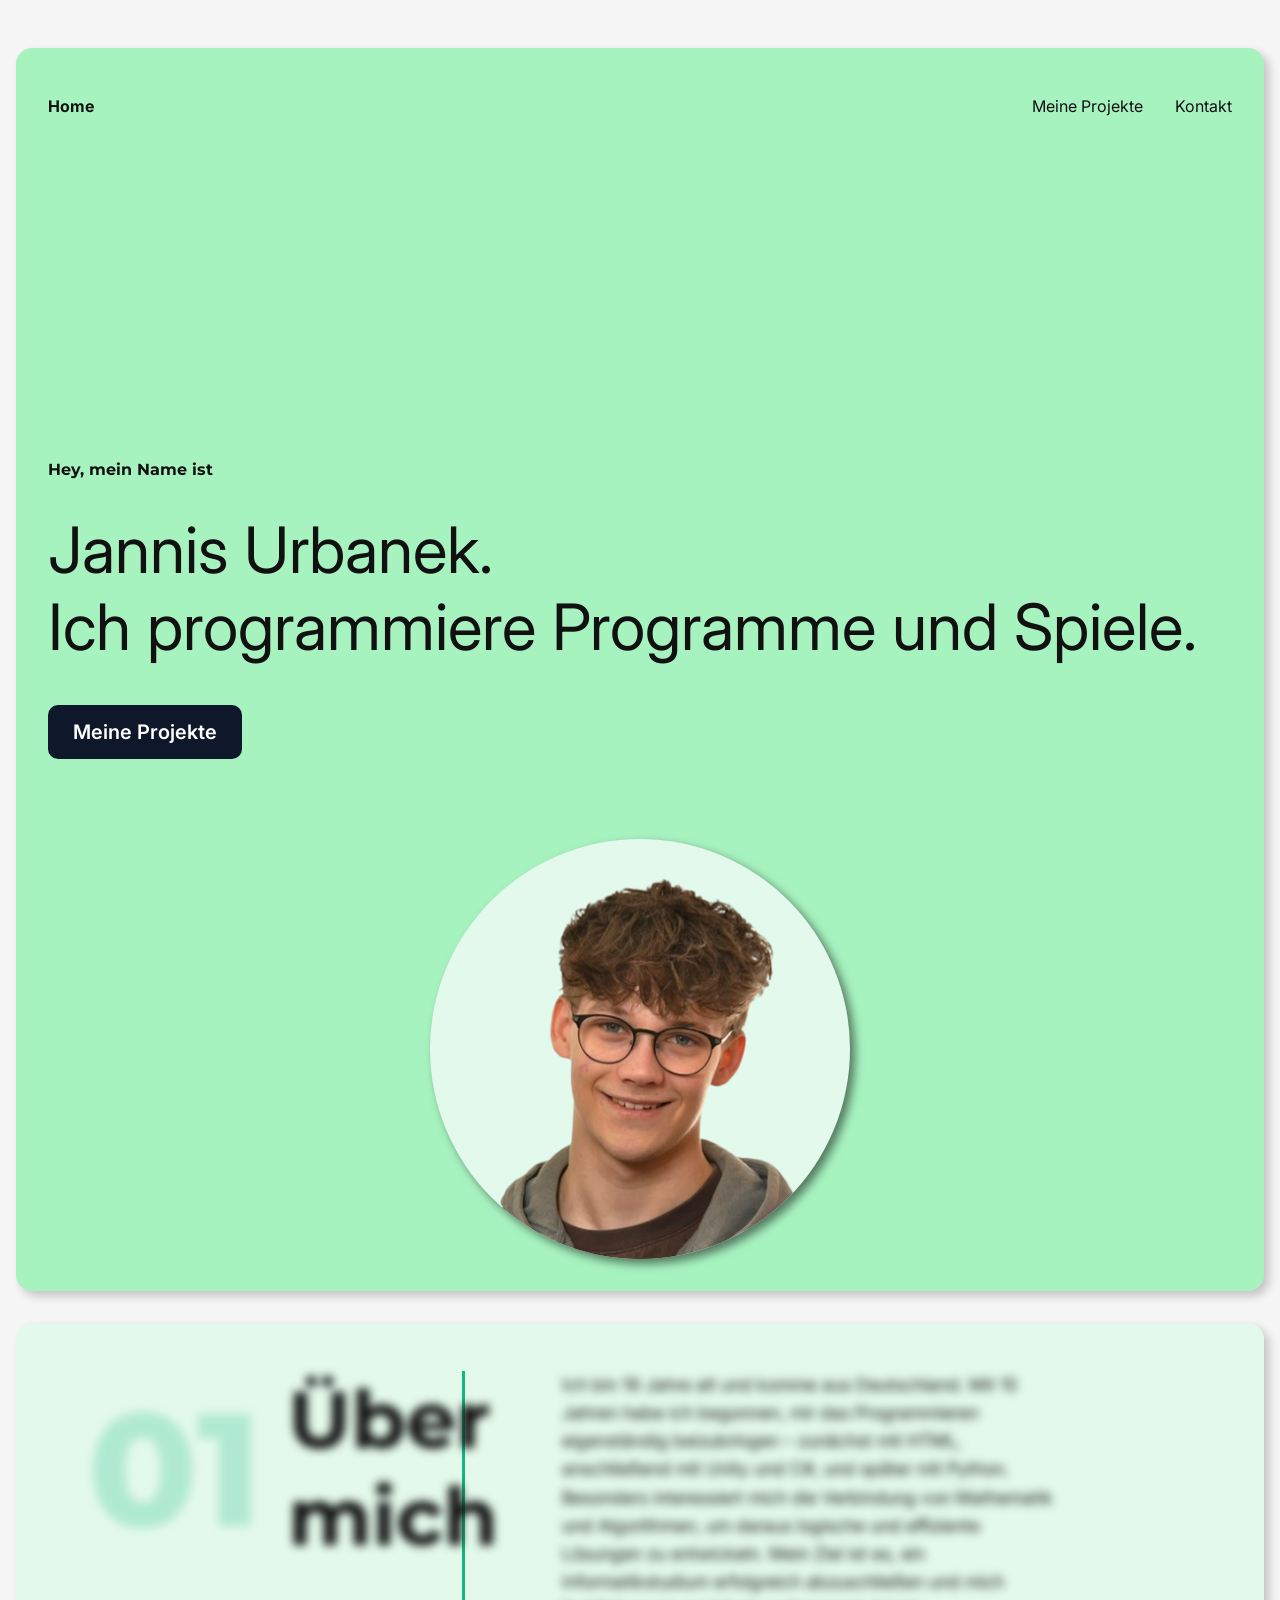
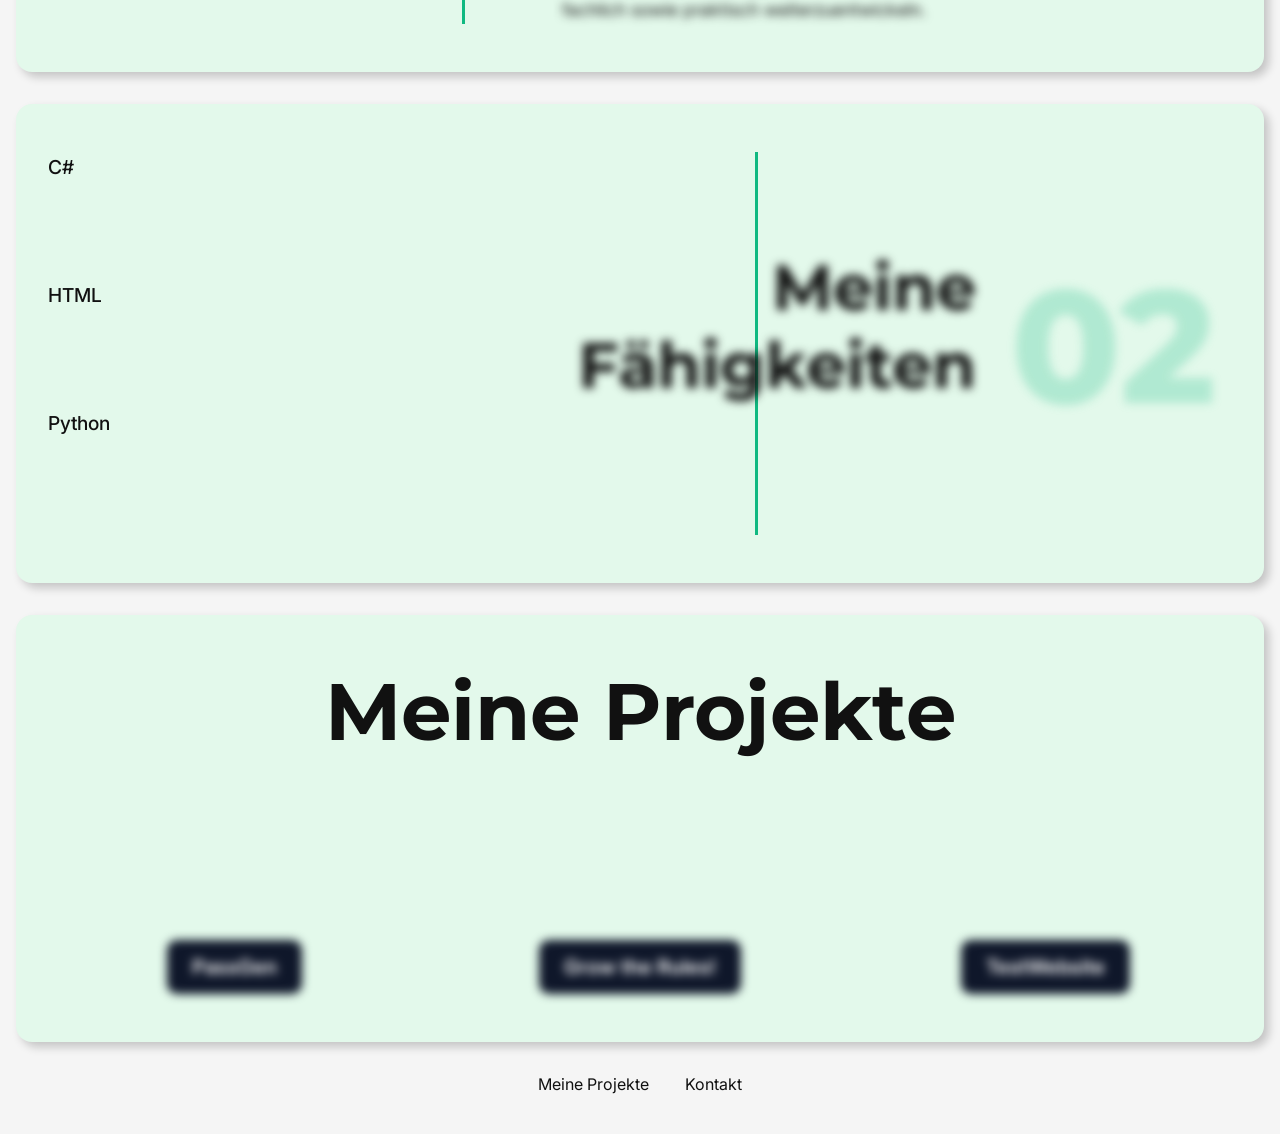
==== index.html @ 2266eef3 "Add files via upload" ====
<!DOCTYPE html>
<html lang="de">
<head>
    <meta charset="UTF-8">
    <meta name="viewport" content="width=device-width, initial-scale=1.0">
    <title>Portfolio</title>
    <link rel="stylesheet" href="style.css">
    <script defer src="app.js"></script>
</head>
<body>
    <header>
        <nav>
            <ul>
                <li><a href="index.html">Home</a></li>
                <li><a href="#my-work">Meine Projekte</a></li>
                <li><a href="mailto:jannisurb@gmail.com">Kontakt</a></li>
            </ul>
        </nav>
        <div class="flex-container">            
            <div class ="text-container">
                <h1>Hey, mein Name ist</h1>
                <p class="name">Jannis Urbanek. <br> </p>
                <p class="whatIDo">Ich programmiere Programme und Spiele.</p>
                <a href="#my-work" class="cta-button">Meine Projekte</a>
            </div>

            <img height="420px" width="420px" src="images/Portrait-removebg-preview.png">
        </div>
    </header>

    <section>
        <div class="about-container">
            <h2 class="fadeFromLeft">Über<br>mich</h2>
            <div class="about-text">
                <p class="fadeFromRight">Ich bin 19 Jahre alt und komme aus Deutschland. 
                    Mit 15 Jahren habe ich begonnen, mir das Programmieren eigenständig beizubringen – zunächst mit HTML, anschließend mit Unity und C#, und später mit Python.
                    Besonders interessiert mich die Verbindung von Mathematik und Algorithmen, um daraus logische und effiziente Lösungen zu entwickeln. 
                    Mein Ziel ist es, ein Informatikstudium erfolgreich abzuschließen und mich fachlich sowie praktisch weiterzuentwickeln.</p>
            </div>
        </div>
    </section>

    <section>
        <div class="skills-container">
                <div class="skills-bar">
                    <div class="bar">
                        <div class="info">
                            <span>C#</span>
                        </div>
                        <div class="progress-line csharp" class="hidden">
                            <span>

                            </span>
                        </div>
                    </div>
                    <div class="bar">
                        <div class="info">
                            <span>HTML</span>
                        </div>
                        <div class="progress-line html">
                            <span>
                                
                            </span>
                        </div>
                    </div>
                    <div class="bar">
                        <div class="info">
                            <span>Python</span>
                        </div>
                        <div class="progress-line python">
                            <span>
                                
                            </span>
                        </div>
                    </div>
                </div>

            <h2 class="fadeFromRight">Meine Fähigkeiten</h2>
        </div>
    </section>

    <section id="my-work">
        <div class="mywork-container">
            <h2>Meine Projekte</h2>

            <div class="projects-gridcontainer">
                    <a href="PassGen.html" class="cta-button fadeFromBottom">PassGen</a>
                    <a href="GrowTheRules.html" class="cta-button fadeFromBottom">Grow the Rules!</a>
                    <a href="" class="cta-button fadeFromBottom">TestWebsite</a>
            </div>
        </div>
    </section>

    <footer>
        <a href="#my-work">Meine Projekte</a>
        <a href="mailto:jannisurb@gmail.com">Kontakt</a>
    </footer>
</body>
</html>
---- style.css ----
@import url('https://fonts.googleapis.com/css2?family=Inter:ital,opsz,wght@0,14..32,100..900;1,14..32,100..900&display=swap');
@import url('https://fonts.googleapis.com/css2?family=Montserrat:ital,wght@0,100..900;1,100..900&display=swap');

:root {
    --base-color: #F5F5F5;        /* cleaner white, softer than pure white */
    --text-color: #111111;        /* strong readable contrast */

    --primary-color: #0F172A;     /* main buttons, project links — highest importance */
    --secondary-color: #334155;   /* secondary buttons / supporting actions */

    --color-1: #A7F3C0;            /* tiny modern green accent */
    --color-2: #E3F9EB;            /* soft green background / hover */
    --color-3: #10B981;
    --color-4: #10b9813d;        
}

* {
    margin: 0;
    padding: 0;
    box-sizing: border-box;
    font-family: Inter, 'Segoe UI', Tahoma, Geneva, Verdana, sans-serif;
}

html {
    font-family: Inter, 'Segoe UI', Tahoma, Geneva, Verdana, sans-serif;
    color: var(--text-color)
}

body {
    padding: 1em;
    background-color: var(--base-color);
    justify-content: center;
    min-height: 100vh;
}

h1, h2, h3 {
    font-family: Montserrat, 'Segoe UI', Tahoma, Geneva, Verdana, sans-serif;
}

nav {
    margin: 1em auto 3em auto;
    width: min(1920px, 100%);
}

nav ul{
    display: flex;
    align-items: center;
    list-style-type: none;
    gap: 2em;
}

nav li:first-child {
    margin-right: auto;
    font-family: Montserrat, Inter;
    font-weight: bold;
}

nav a {
    text-decoration: none;
    color: var(--text-color);
}

nav a:hover {
    text-decoration: underline;
}

header, section {
    margin: 2em auto;
    width: min(1000em, 100%);
    background-color: var(--color-1);
    padding: min(2em, 15%);
    border-radius: 1em;
    box-shadow: 5px 5px 10px rgba(0,0,0,0.2);
}

header {
        min-height: 100vh;
}

.flex-container {
    display: flex;
    justify-content: space-around;
    align-items: flex-end;
    flex-wrap: wrap;
    gap: 5rem;
    margin: 0 auto;
}

.about-container {
    display: flex;
    justify-content: space-between;
    align-items: flex-start;
    gap: 4rem;
    position: relative;
}

.about-container h2 {
    position: relative;
    margin-left: 3em;
    font-size: 5rem;
}

.about-text {
    margin-right: 10em;
    flex: 0 1 34em;
    font-size: 1.1rem;
    line-height: 1.6;
    font-family: Inter, 'Segoe UI', Tahoma, Geneva, Verdana, sans-serif;
    opacity: 1;
}

.fadeFromLeft {
    opacity: 0;
    filter: blur(5px);
    transform: translateX(-100px);
    transition: all 1s;
}

.fadeInFromLeft {
    opacity: 1;
    filter: blur(0);
    transform: translateX(0);
}


.fadeFromRight {
    opacity: 0;
    filter: blur(5px);
    transform: translateX(100px);
    transition: all 1s;
}

.fadeInFromRight {
    opacity: 1;
    filter: blur(0);
    transform: translateX(0);
}

.fadeFromBottom {
    opacity: 0;
    filter: blur(5px);
    transform: translateY(100px);
    transition: all 1s;
}

.fadeInFromBottom {
    opacity: 1;
    filter: blur(0);
    transform: translateY(0);
}

.fadeFromBottom:nth-child(2) {
    transition-delay: 200ms;
}
.fadeFromBottom:nth-child(3) {
    transition-delay: 400ms;
}

.about-container::before {
    content: "";
    position: absolute;
    left: 35%; /* adjust this depending on layout */
    top: 0;
    width: 3px;
    height: 100%;
    background-color: var(--color-3);
}

.about-container h2::before {
    content: "01";
    position: absolute;
    left: -200px;        /* weiter rausziehen */
    top: 50%;           /* vertikal zentrieren */
    transform: translateY(-50%);
    font-size: 10rem;
    font-weight: 800;
    color: var(--color-4);
    opacity: 1;
    z-index: -1;
}

.mywork-container h2 {
    font-size: 5rem; /* Groß wie gewünscht */
    flex: 1;
    text-align: center;
}

.projects-gridcontainer {
    margin-top: 10em;
    display: grid;
    grid-template-columns: repeat(auto-fit, minmax(250px, 1fr));
    gap: 2rem;

    justify-items: center; /* 🔥 Fix for centering columns */
}

.projects-gridcontainer a {
    text-decoration: none;
}

.projects-gridcontainer a:hover {
    text-decoration: underline;
}

.name {
    font-size: 4rem;
    margin-top: .5em;
}

.whatIDo {
    margin-top: 0;
    font-size: 4rem;
    align-items: left;
    margin-bottom: 20px;
}

.flex-container img {
    max-width: 100%;
    border-radius: 1em;
    object-fit: contain;
    vertical-align: middle;
    object-position: center 15%;
    box-shadow: 5px 5px 10px rgba(0,0,0,.5);
    right: 5%;
    bottom: 0;
    width: 420px;
    aspect-ratio: 1 / 1;
    border-radius: 50%;
    background: var(--color-2);
    overflow: hidden;
}

.text-container {
    flex: 0 1 80em;
    margin: 0 auto;
}

h1 {
    font-size: 1rem;
    margin-top: 25%;
}

.cta-button {
    display: inline-block;
    text-decoration: none;
    color: white;
    background-color: var(--primary-color);
    padding: .75em 1.25em;
    border-radius: .5em;
    font-weight: 600;
    font-size: 1.25rem;
    margin-top: 1em;
}

.cta-button:hover {
    text-decoration: underline;
    cursor: pointer;
}

section {
    margin-top: 0;
    padding: 3em min(2em, 15%);
    background-color: var(--color-2);
}

h2 {
    font-size: 3rem;
    margin-bottom: 25px;
}

.skills-container {
    display: flex;
    justify-content: space-between;
    align-items: flex-start;
    gap: 4rem;
    flex-wrap: wrap;
    position: relative;
}

.skills-container h2 {
    font-size: 4rem; /* Groß wie gewünscht */
    flex: 1;
    text-align: right;
    margin-top: 1.5em;
    margin-right: 4em;
}

.skills-bar {
    flex: 2;
    font-size: 1.1rem;
    line-height: 1.6;
}

.skills-container::before {
    content: "";
    position: absolute;
    right: 40%; /* adjust this depending on layout */
    top: 0;
    width: 3px;
    height: 100%;
    background-color: var(--color-3);
}

.skills-container h2::before {
    content: "02";
    position: absolute;
    right: -240px;
    font-size: 10rem;
    font-weight: 800;
    color: var(--color-4);
    opacity: 1;
}

.skills-bar .bar {
    margin: 5rem 0;
    width: 100%;
}

.skills-bar .bar:first-child {
    margin-top: 0px;
}

.skills-bar .bar .info {
    margin-bottom: 5px;
}

.skills-bar .bar .info span {
    font-size: 1.2rem;
    font-weight: 500;
}

.progress-line {
    height: 12px;
    width: 100%;
    background: var(--color-4);
    border-radius: 10px;
    transform: scaleX(0);
    transform-origin: left;
    transition: transform 1s cubic-bezier(1,0,0.5,1);
    box-shadow: 0px 1px 1px rgba(0,0,0,0.05),
                0px 1px rgba(255,255,255,0.8);
}
 
.progress-line.show {
    transform: scaleX(1);
}

@media(prefers-reduced-motion) {
    .progress-line.show {
    transform: none;
    }   
}

.progress-line span {
    height: 100%;
    width: 80%;
    background: var(--color-3);
    position: absolute;
    border-radius: 10px;
    transform: scaleX(1);
    animation: animate 1s  1s cubic-bezier(1,0,0.5,1) forwards;
    transform-origin: left;
}

.progress-line.csharp span {
    width: 100%;
    background-color: blue;
}

.progress-line.python span {
    width: 30%;
    background-color: purple;
}

.progress-line.html span {
    width: 57%;
    background-color: yellow;
}

.bar .progress-line span::before {
    position: absolute;
    content: "";
    height: 0;
    width: 0;
    border: 7px solid transparent;
    border-bottom-width: 0;
    border-right-width: 0;
    border-top-color: #000;
    right: 0;
    top: -10px;
}

.bar .progress-line span::after {
    position: absolute;
    right: 0;
    top: -35px;
    color: white;
    background: #000;
    padding: 1px 8px;
    border-radius: 3px;
}

.progress-line.csharp span::after {
    content: "3,5 Jahre";
}

.progress-line.python span::after {
    content: "1/2 Jahre";
}

.progress-line.html span::after {
    content: "2 Jahre";
}

h3 {
    font-size: 2rem;
    margin-bottom: 25px;
}

.grid-container {
    margin-top: 3em;
    margin-bottom: 3em;
    width: 100%;
}

video {
    width: 100%;
    height: auto;
    display: block;
}

.grid-container video:hover {
    scale: 1.02;
}

details {
    margin-top: 1em;
    background-color: var(--base-color);
    border-radius: 1em;
}

details summary {
    padding: 1em;
    font-size: 1.7rem;
    font-family: Montserrat, Inter, 'Segoe UI', Tahoma, Geneva, Verdana, sans-serif;
}

details p {
    padding: 0 2em 2em 2em;
}

.reveal a {
    margin-top: 2em;
}

footer {
    padding-bottom: 1.5em;
    text-align: center;
}

footer a {
    margin: 0 1em;
    text-decoration: none;
    color: var(--text-color);
}

footer a:hover {
    text-decoration: underline;
}

/*PassGen page*/
.project-window-container h1 {
    font-size: 5rem;
    margin-top: 0;
    text-align: center;
}

.project-window-container video{
    width: 50%;
    height: 50%;
    margin: auto;
}

.project-window-container img{
    margin: auto;
    display: block;
}

@media(max-width: 988px) {
    header {
        text-align: center;
    }

    header .text-container {
        padding-top: 0;
    }

    header img {
        margin-bottom: 0;
    }
}

@media(max-width: 640px) {
    nav li {
        display: none;

    }
    nav li:first-child,
    nav li:last-child {
            display: block;
    }

    header {
        margin-top: 0;
    }

    .cta-button {
        margin-top: .5em;
        width: 100%;
    }

    h2 {
        font-size: 1rem;
    }

    .name {
    font-size: 3rem;
    margin-top: .5em;
    }

    .whatIDo {
    margin-top: 0;
    font-size: 3rem;
    align-items: left;
    }
}
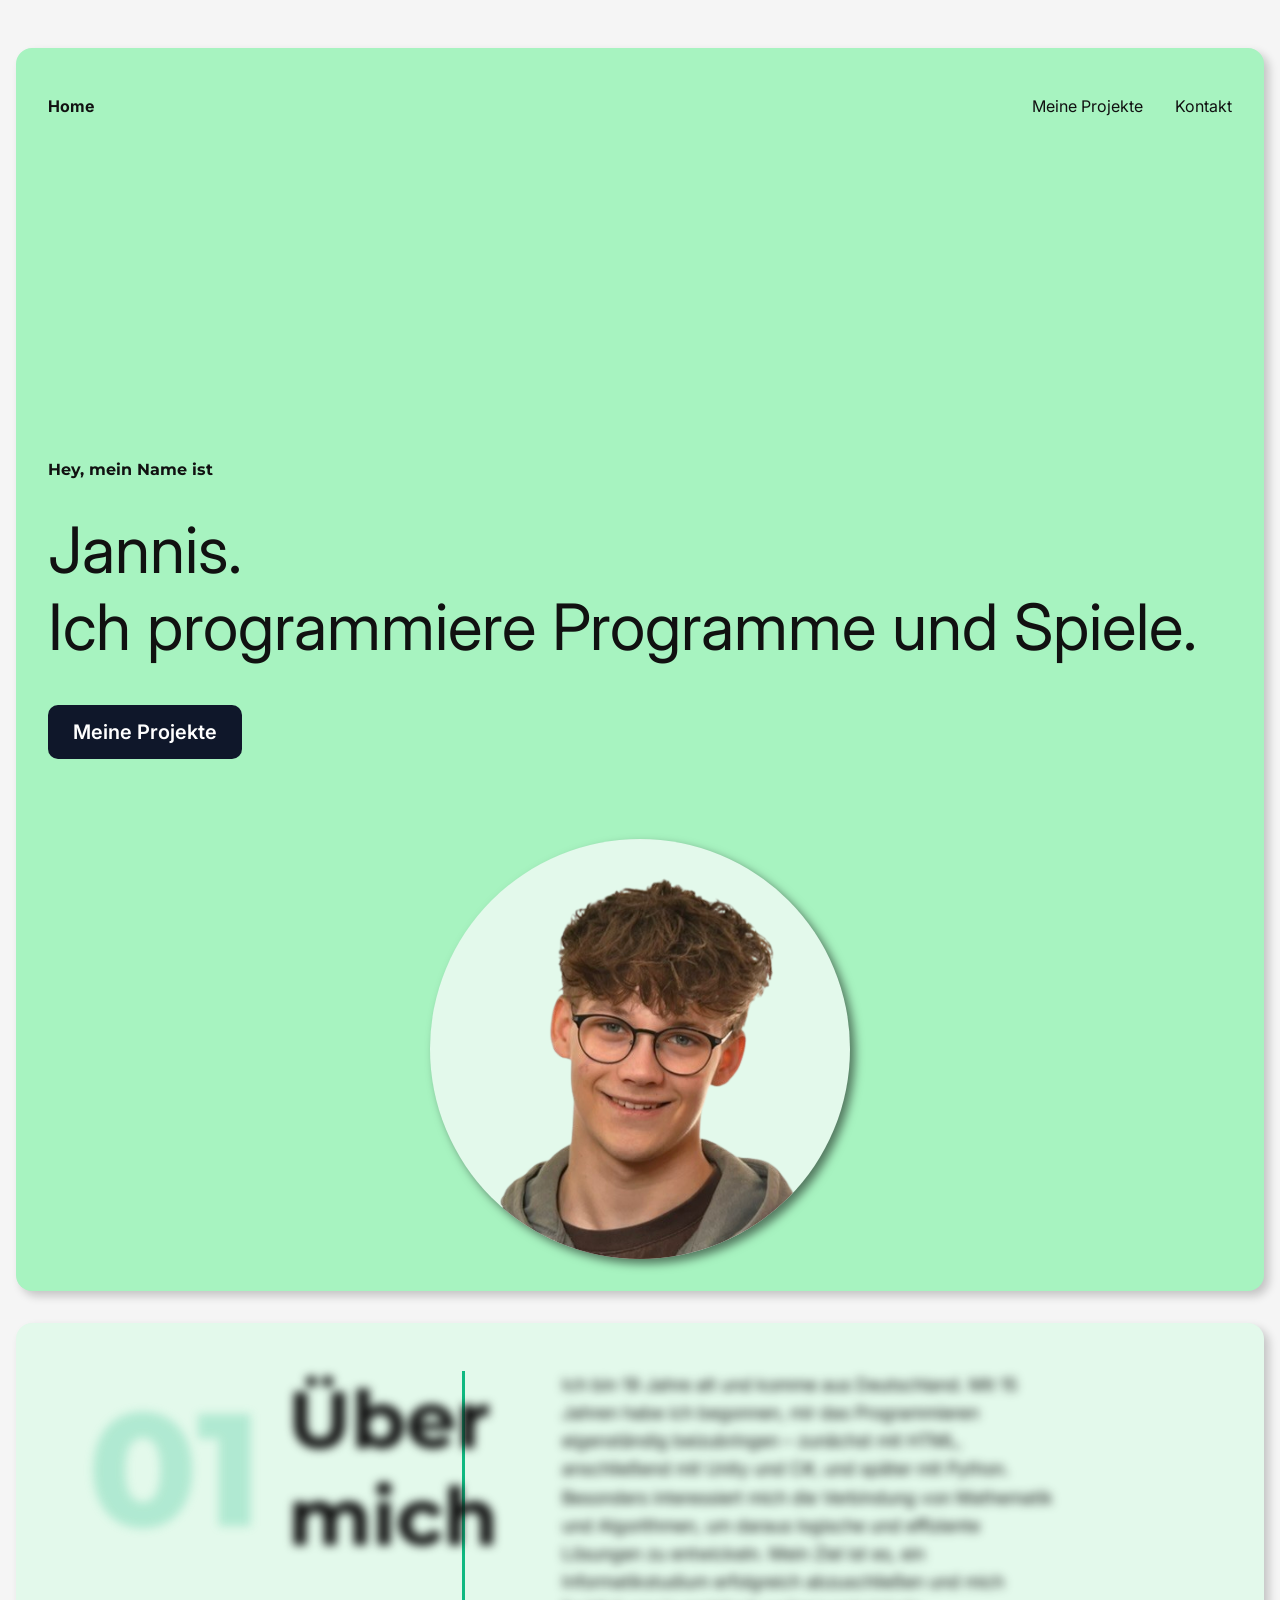
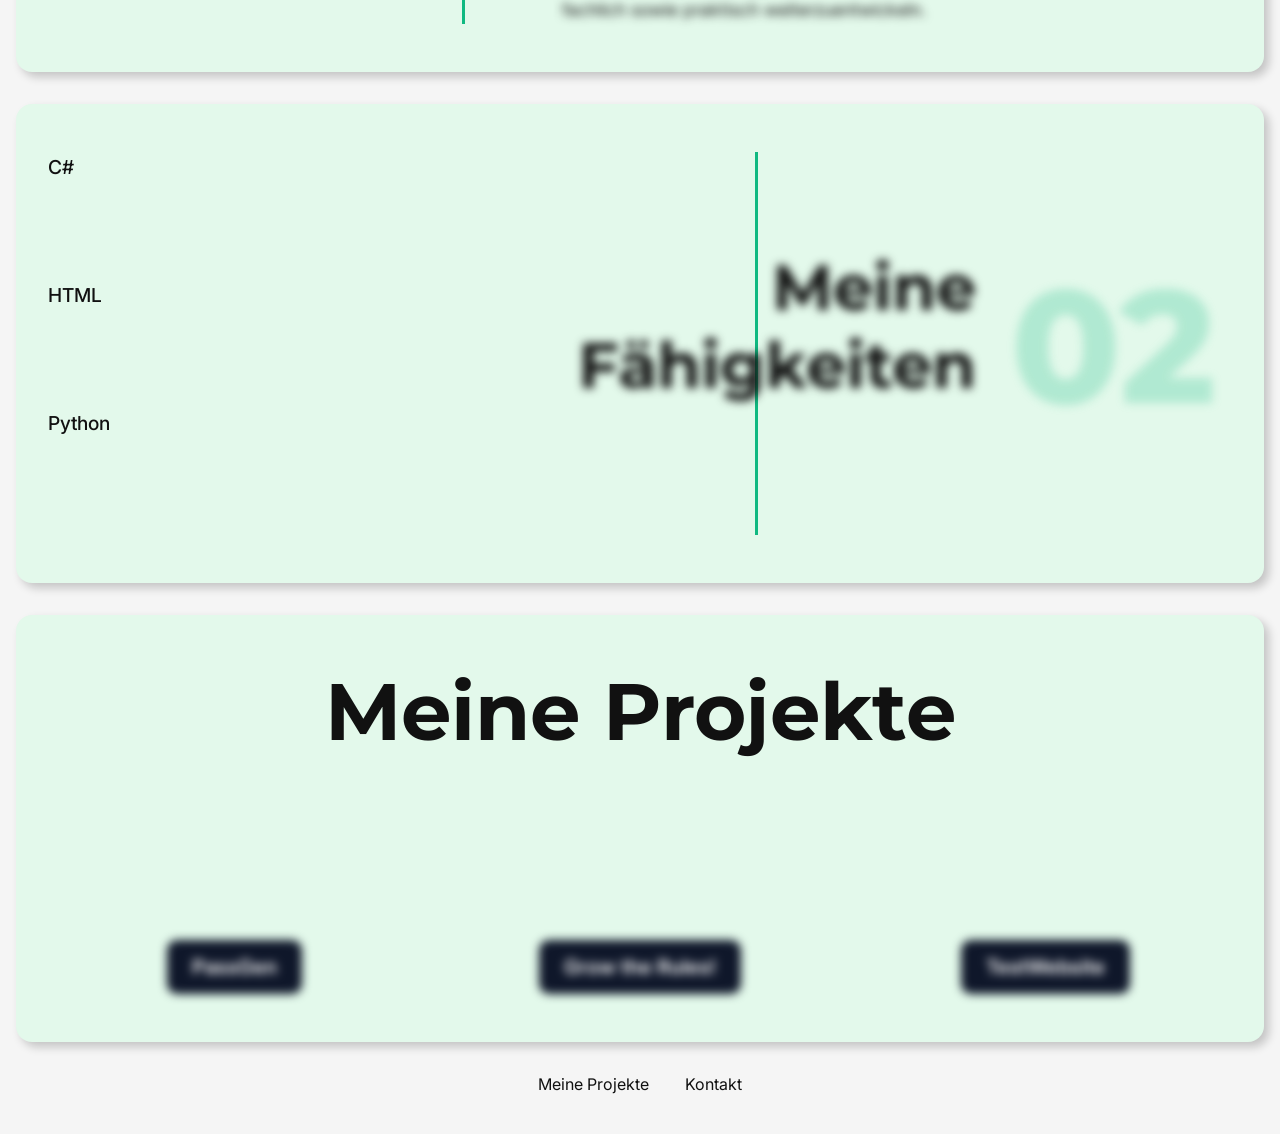
==== commit 2d980ab4: "Update index.html" ====
--- a/index.html
+++ b/index.html
@@ -19,7 +19,7 @@
         <div class="flex-container">            
             <div class ="text-container">
                 <h1>Hey, mein Name ist</h1>
-                <p class="name">Jannis Urbanek. <br> </p>
+                <p class="name">Jannis. <br> </p>
                 <p class="whatIDo">Ich programmiere Programme und Spiele.</p>
                 <a href="#my-work" class="cta-button">Meine Projekte</a>
             </div>
@@ -96,4 +96,5 @@
         <a href="mailto:jannisurb@gmail.com">Kontakt</a>
     </footer>
 </body>
-</html>+
+</html>
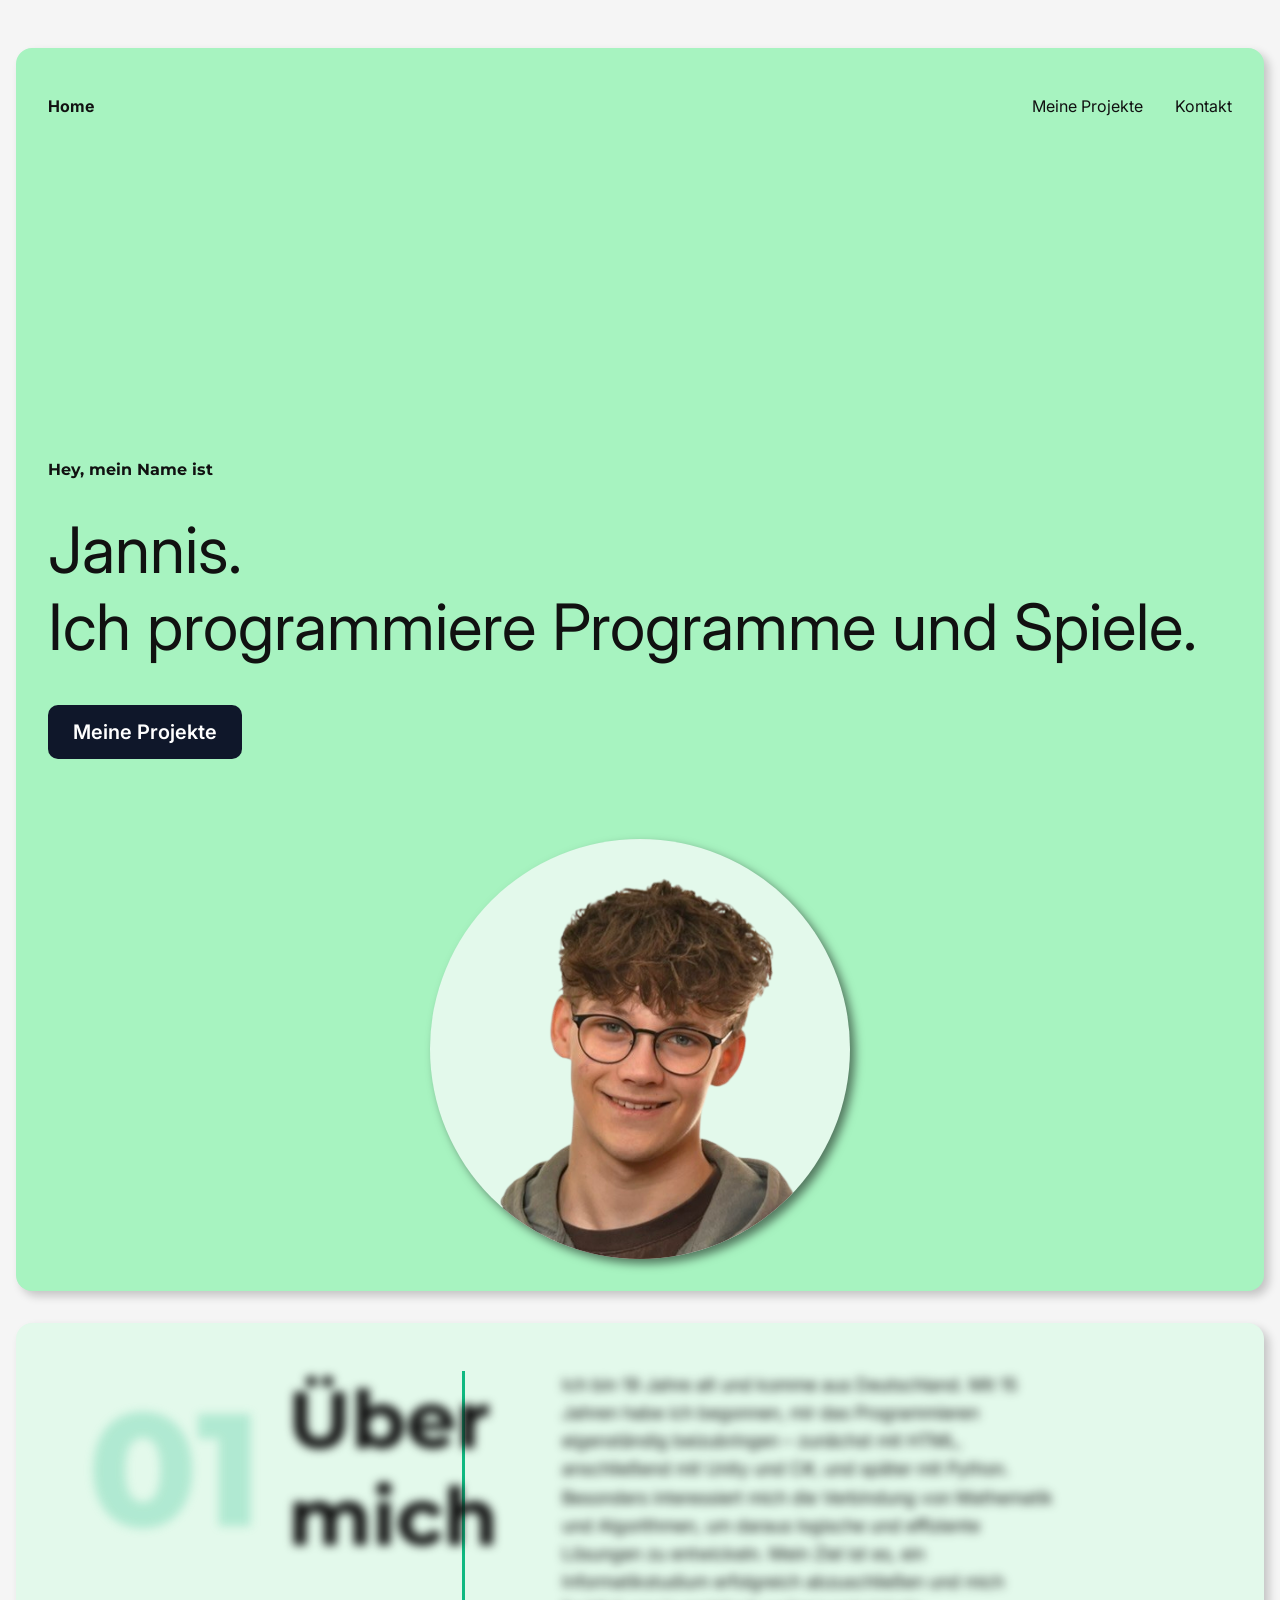
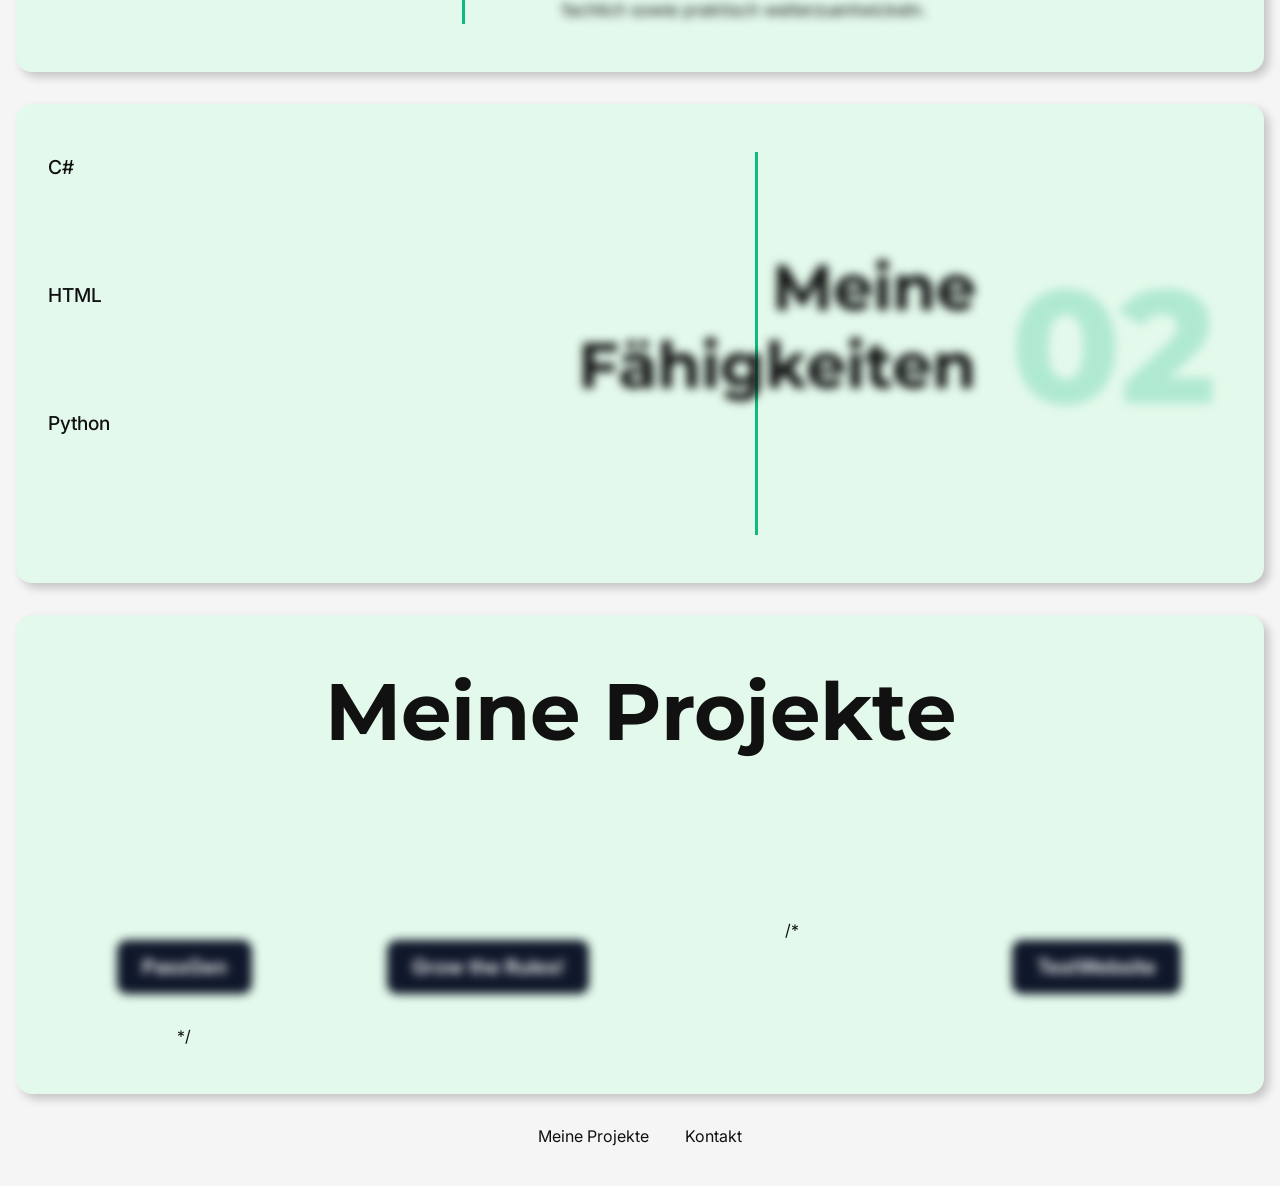
==== commit 8948a343: "Update index.html" ====
--- a/index.html
+++ b/index.html
@@ -86,7 +86,7 @@
             <div class="projects-gridcontainer">
                     <a href="PassGen.html" class="cta-button fadeFromBottom">PassGen</a>
                     <a href="GrowTheRules.html" class="cta-button fadeFromBottom">Grow the Rules!</a>
-                    <a href="" class="cta-button fadeFromBottom">TestWebsite</a>
+                    /*<a href="" class="cta-button fadeFromBottom">TestWebsite</a>*/
             </div>
         </div>
     </section>
@@ -98,3 +98,4 @@
 </body>
 
 </html>
+
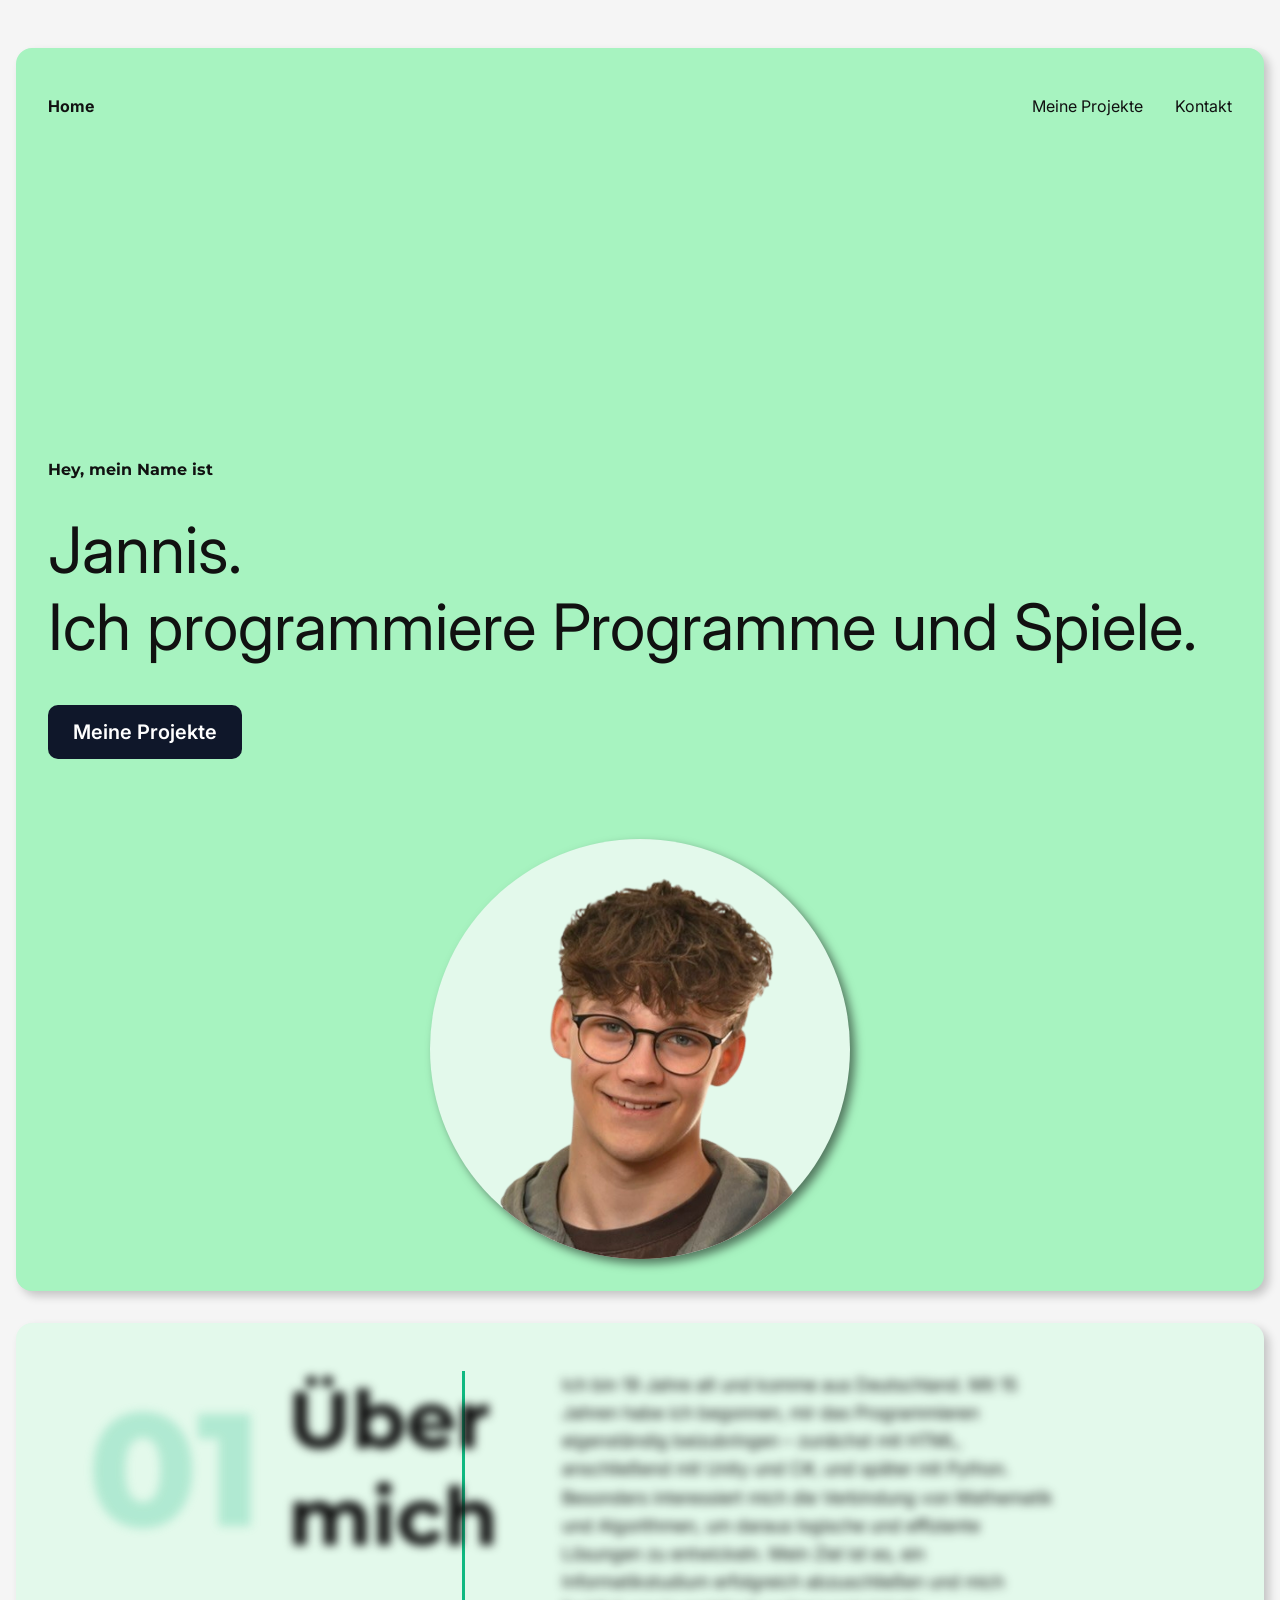
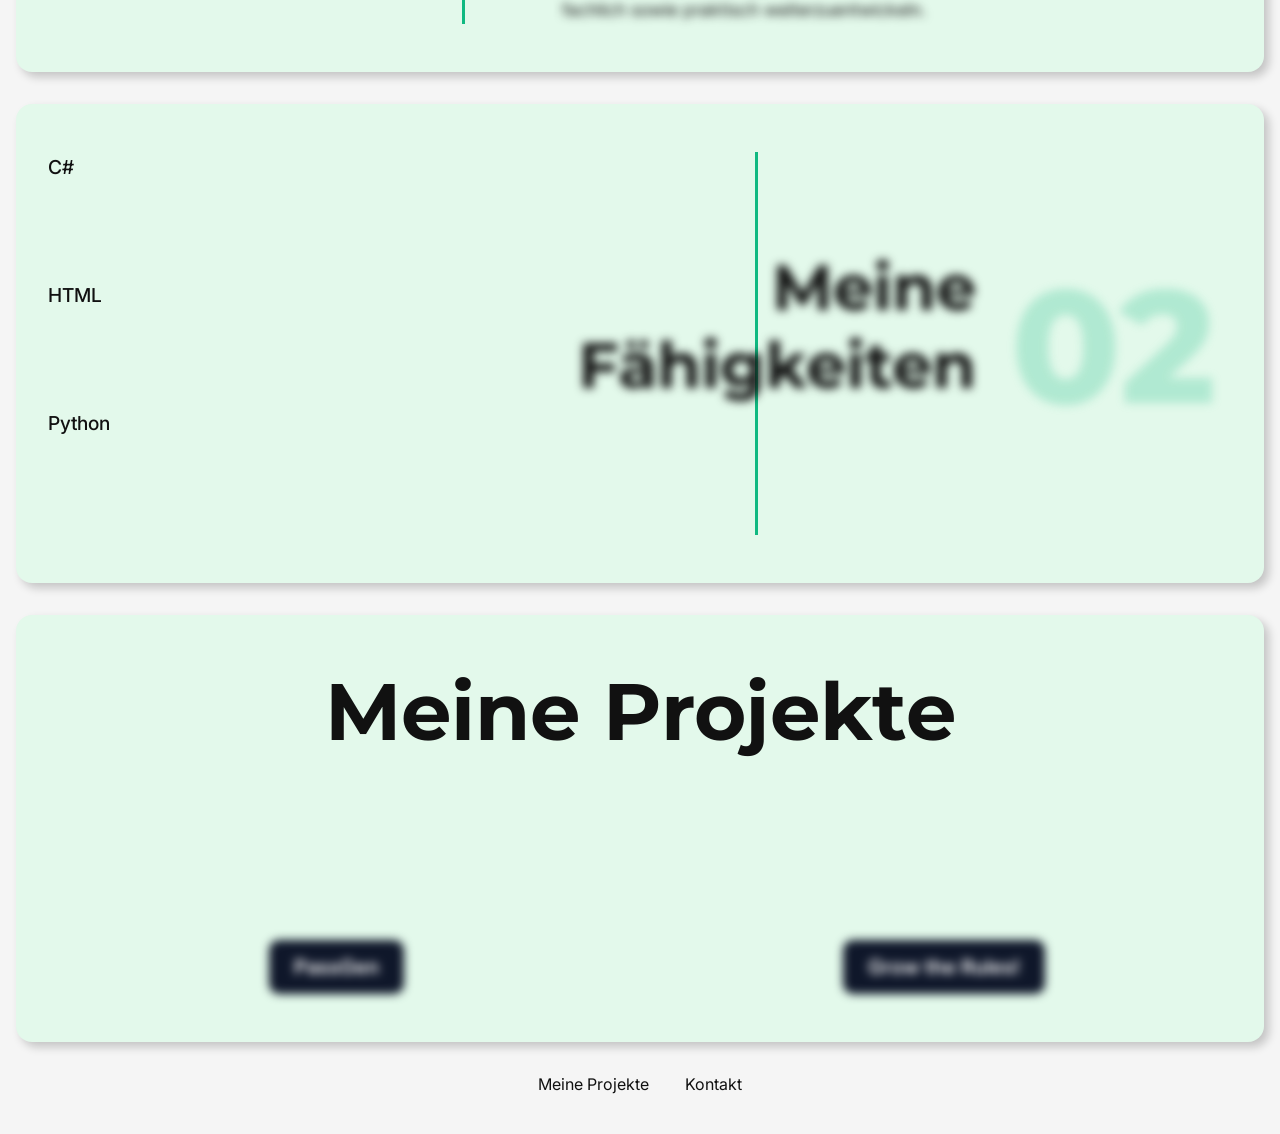
==== commit 4f189c96: "Update index.html" ====
--- a/index.html
+++ b/index.html
@@ -86,7 +86,7 @@
             <div class="projects-gridcontainer">
                     <a href="PassGen.html" class="cta-button fadeFromBottom">PassGen</a>
                     <a href="GrowTheRules.html" class="cta-button fadeFromBottom">Grow the Rules!</a>
-                    /*<a href="" class="cta-button fadeFromBottom">TestWebsite</a>*/
+                    <!--<a href="" class="cta-button fadeFromBottom">TestWebsite</a>-->
             </div>
         </div>
     </section>
@@ -99,3 +99,4 @@
 
 </html>
 
+
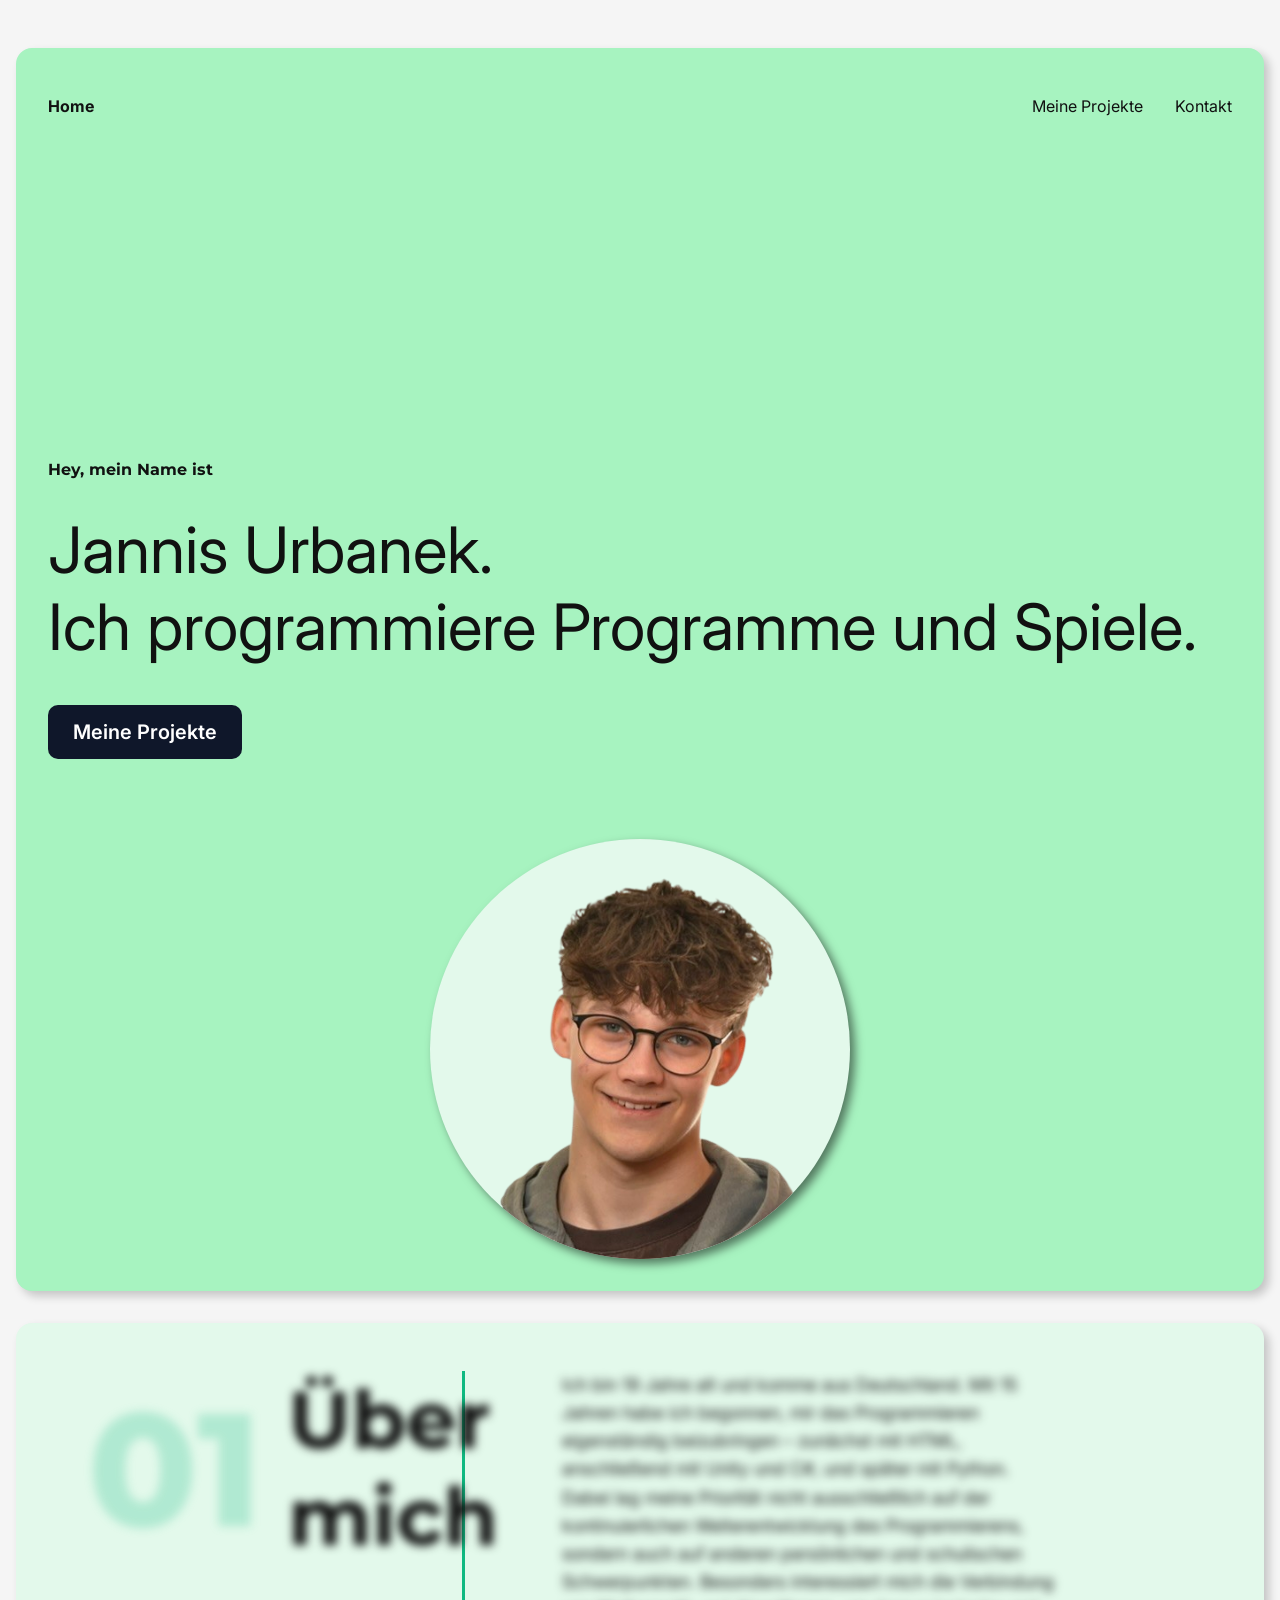
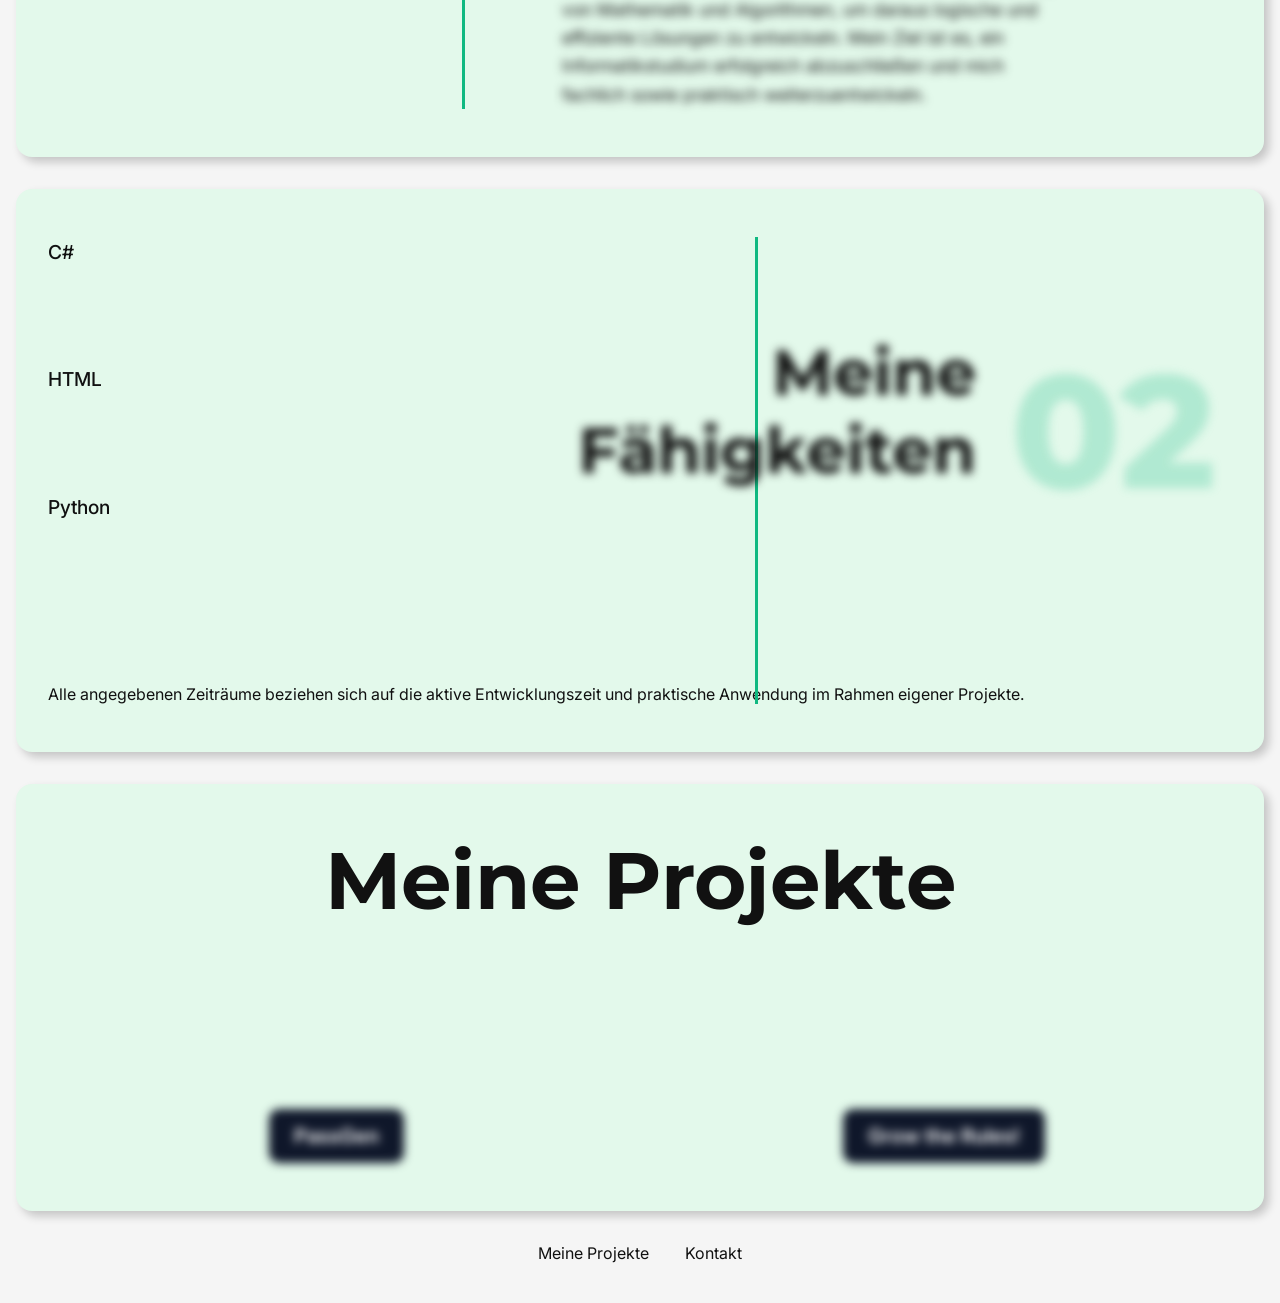
==== commit 6ab1af6e: "Update index.html" ====
--- a/index.html
+++ b/index.html
@@ -19,7 +19,7 @@
         <div class="flex-container">            
             <div class ="text-container">
                 <h1>Hey, mein Name ist</h1>
-                <p class="name">Jannis. <br> </p>
+                <p class="name">Jannis Urbanek. <br> </p>
                 <p class="whatIDo">Ich programmiere Programme und Spiele.</p>
                 <a href="#my-work" class="cta-button">Meine Projekte</a>
             </div>
@@ -33,7 +33,9 @@
             <h2 class="fadeFromLeft">Über<br>mich</h2>
             <div class="about-text">
                 <p class="fadeFromRight">Ich bin 19 Jahre alt und komme aus Deutschland. 
-                    Mit 15 Jahren habe ich begonnen, mir das Programmieren eigenständig beizubringen – zunächst mit HTML, anschließend mit Unity und C#, und später mit Python.
+                    Mit 15 Jahren habe ich begonnen, mir das Programmieren eigenständig beizubringen – zunächst mit HTML, anschließend mit Unity und C#, und später mit Python. 
+                    Dabei lag meine Priorität nicht ausschließlich auf der kontinuierlichen Weiterentwicklung des Programmierens, 
+                    sondern auch auf anderen persönlichen und schulischen Schwerpunkten. 
                     Besonders interessiert mich die Verbindung von Mathematik und Algorithmen, um daraus logische und effiziente Lösungen zu entwickeln. 
                     Mein Ziel ist es, ein Informatikstudium erfolgreich abzuschließen und mich fachlich sowie praktisch weiterzuentwickeln.</p>
             </div>
@@ -75,7 +77,8 @@
                     </div>
                 </div>
 
-            <h2 class="fadeFromRight">Meine Fähigkeiten</h2>
+            <h2 class="fadeFromRight">Meine <br> Fähigkeiten</h2>
+            <p>Alle angegebenen Zeiträume beziehen sich auf die aktive Entwicklungszeit und praktische Anwendung im Rahmen eigener Projekte.</p>
         </div>
     </section>
 
@@ -96,7 +99,4 @@
         <a href="mailto:jannisurb@gmail.com">Kontakt</a>
     </footer>
 </body>
-
 </html>
-
-
--- a/style.css
+++ b/style.css
@@ -373,7 +373,7 @@
 }
 
 .progress-line.html span {
-    width: 57%;
+    width: 40%;
     background-color: yellow;
 }
 
@@ -409,7 +409,7 @@
 }
 
 .progress-line.html span::after {
-    content: "2 Jahre";
+    content: "1 Jahr";
 }
 
 h3 {
@@ -533,4 +533,6 @@
     font-size: 3rem;
     align-items: left;
     }
-}+
+}
+
